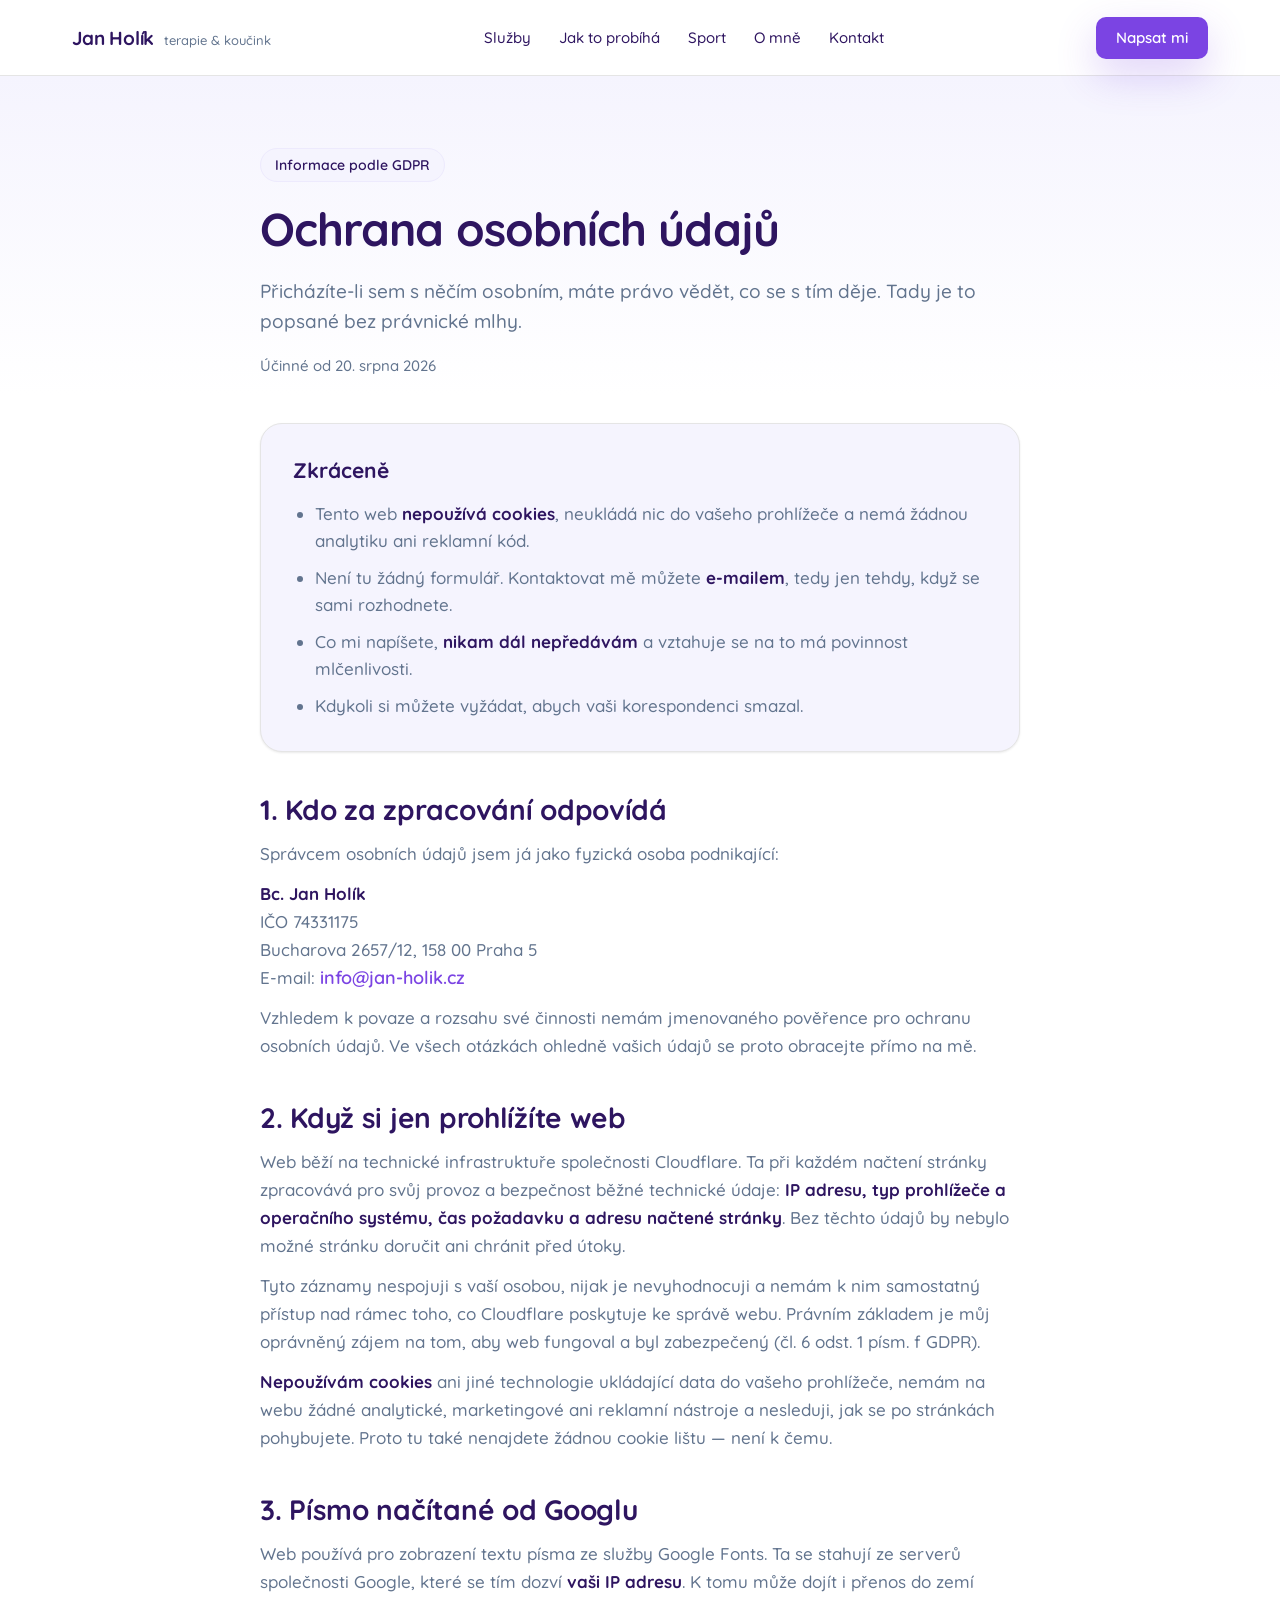
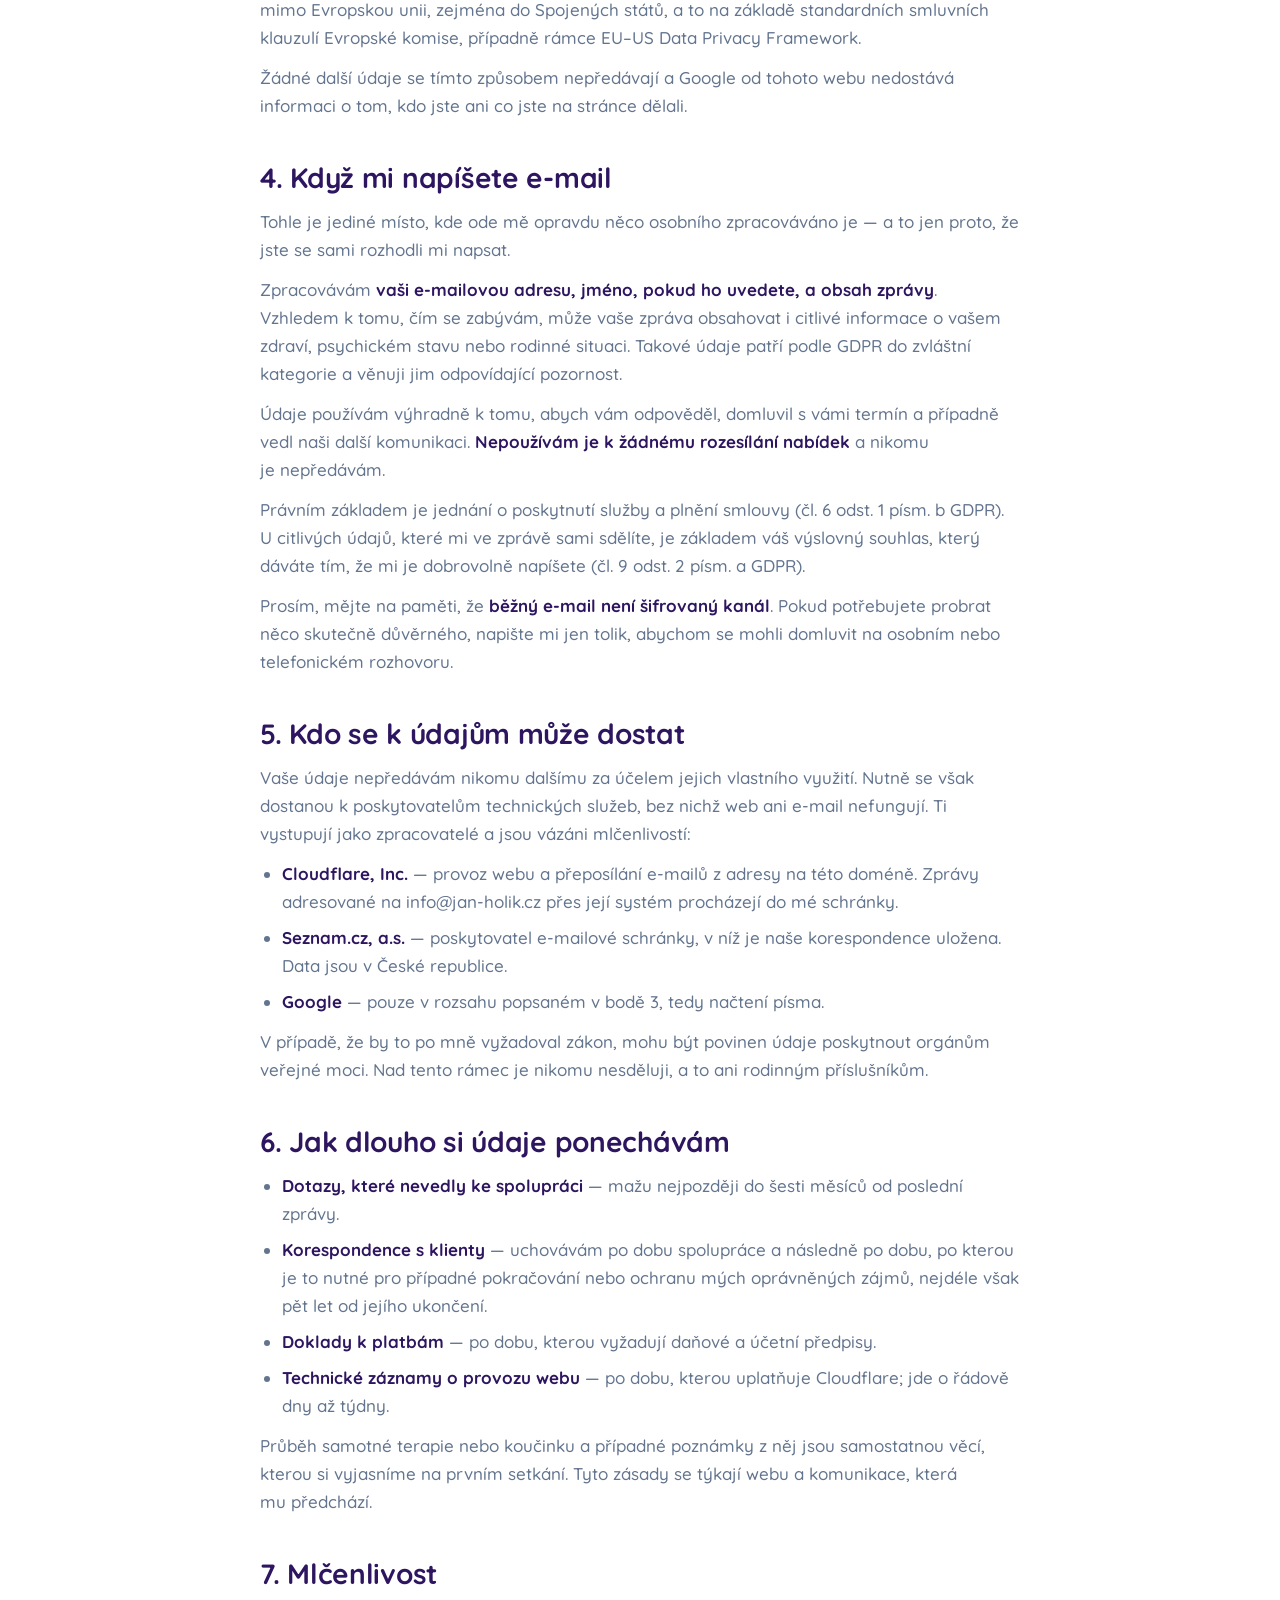
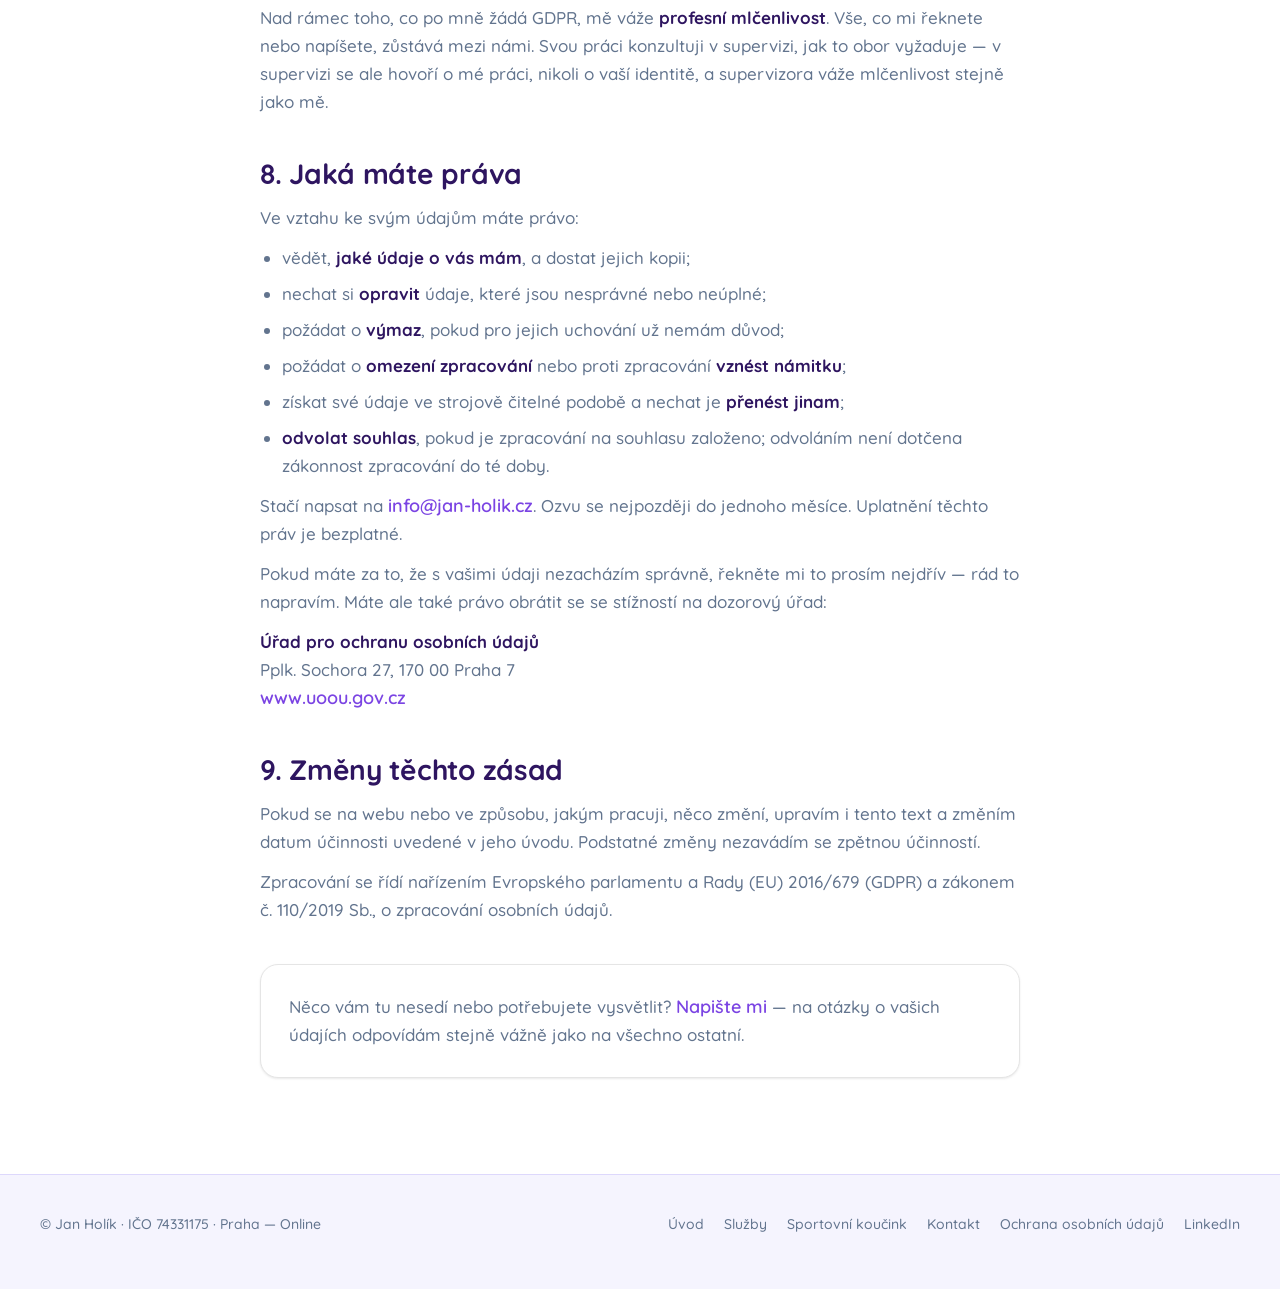
==== ochrana-osobnich-udaju.html @ 19d024cf "Add privacy policy page and link it from footers, sitemap and llms.txt" ====
<!DOCTYPE html>
<html lang="cs">
<head>
<meta charset="utf-8">
<meta name="viewport" content="width=device-width, initial-scale=1">

<title>Ochrana osobních údajů — Bc. Jan Holík, psychoterapie a koučink</title>
<meta name="description" content="Jak nakládám s osobními údaji návštěvníků webu a lidí, kteří mi napíšou. Bez cookies, bez analytiky, bez sledování. Informace podle GDPR.">
<link rel="canonical" href="https://www.jan-holik.cz/ochrana-osobnich-udaju">
<meta name="robots" content="index, follow">
<meta name="author" content="Bc. Jan Holík">
<meta name="theme-color" content="#2E1560">

<!-- Open Graph -->
<meta property="og:type" content="website">
<meta property="og:locale" content="cs_CZ">
<meta property="og:site_name" content="Bc. Jan Holík — psychoterapie a koučink">
<meta property="og:url" content="https://www.jan-holik.cz/ochrana-osobnich-udaju">
<meta property="og:title" content="Ochrana osobních údajů — Bc. Jan Holík">
<meta property="og:description" content="Jak nakládám s osobními údaji návštěvníků webu a lidí, kteří mi napíšou. Bez cookies, bez analytiky, bez sledování.">
<meta property="og:image" content="https://www.jan-holik.cz/assets/og-image.jpg">
<meta property="og:image:type" content="image/jpeg">
<meta property="og:image:width" content="1200">
<meta property="og:image:height" content="630">
<meta property="og:image:alt" content="Bc. Jan Holík — psychoterapeut a kouč ICF, Praha">

<!-- Ikony -->
<link rel="icon" href="/favicon.svg" type="image/svg+xml">
<link rel="apple-touch-icon" href="/apple-touch-icon.png">

<!-- Fonty -->
<link rel="preconnect" href="https://fonts.googleapis.com">
<link rel="preconnect" href="https://fonts.gstatic.com" crossorigin>
<link rel="stylesheet" href="https://fonts.googleapis.com/css2?family=Quicksand:wght@500;600;700&family=Geist:wght@500;600&display=swap">

<link rel="stylesheet" href="/css/styles.css">

<script type="application/ld+json">
{
  "@context": "https://schema.org",
  "@graph": [
    {
      "@type": "WebPage",
      "@id": "https://www.jan-holik.cz/ochrana-osobnich-udaju#webpage",
      "url": "https://www.jan-holik.cz/ochrana-osobnich-udaju",
      "name": "Ochrana osobních údajů — Bc. Jan Holík",
      "description": "Jak nakládám s osobními údaji návštěvníků webu a lidí, kteří mi napíšou. Informace podle GDPR.",
      "inLanguage": "cs-CZ",
      "isPartOf": { "@id": "https://www.jan-holik.cz/#website" },
      "about": { "@id": "https://www.jan-holik.cz/#person" },
      "datePublished": "2026-08-20",
      "dateModified": "2026-08-20"
    },
    {
      "@type": "BreadcrumbList",
      "@id": "https://www.jan-holik.cz/ochrana-osobnich-udaju#breadcrumb",
      "itemListElement": [
        { "@type": "ListItem", "position": 1, "name": "Úvod", "item": "https://www.jan-holik.cz/" },
        { "@type": "ListItem", "position": 2, "name": "Ochrana osobních údajů" }
      ]
    }
  ]
}
</script>
</head>
<body>

<a href="#obsah" class="skip-link">Přeskočit na obsah</a>

<header class="site-header">
  <div class="wrap">
    <a href="/" class="brand">
      <strong>Jan Holík</strong>
      <span>terapie &amp; koučink</span>
    </a>
    <nav class="main-nav" aria-label="Hlavní navigace">
      <a href="/#sluzby">Služby</a>
      <a href="/#jak">Jak to probíhá</a>
      <a href="/sportovni-koucink">Sport</a>
      <a href="/#o-mne">O mně</a>
      <a href="/#kontakt">Kontakt</a>
    </nav>
    <a href="/#kontakt" class="btn btn--primary btn--sm">Napsat mi</a>
  </div>
</header>

<main id="obsah">

<section style="padding: 72px 32px 48px; background: linear-gradient(180deg, var(--purple-50) 0%, #fff 92%)">
  <div class="wrap" style="max-width: 760px; display: flex; flex-direction: column; align-items: flex-start; gap: 20px">
    <span class="eyebrow">Informace podle GDPR</span>
    <h1 class="r-h1" style="margin: 0; font-size: 46px; line-height: 54px; font-weight: 700; letter-spacing: -0.02em; text-wrap: balance">Ochrana osobních údajů</h1>
    <p style="margin: 0; font-size: 19px; line-height: 30px; font-weight: 500; color: var(--slate-500); text-wrap: pretty">Přicházíte-li sem s něčím osobním, máte právo vědět, co se s tím děje. Tady je to popsané bez právnické mlhy.</p>
    <p style="margin: 0; font-size: 15px; font-weight: 500; color: var(--slate-500)">Účinné od 20. srpna 2026</p>
  </div>
</section>

<section style="padding: 0 32px 40px">
  <div class="wrap" style="max-width: 760px">
    <div class="card" style="padding: 32px; background: var(--purple-50); border-radius: 22px">
      <h2 style="margin: 0 0 16px; font-size: 21px; line-height: 28px; font-weight: 700">Zkráceně</h2>
      <ul style="margin: 0; padding-left: 22px; display: flex; flex-direction: column; gap: 10px; font-size: 17px; line-height: 27px; font-weight: 500; color: var(--slate-500)">
        <li>Tento web <strong style="color: var(--purple-950)">nepoužívá cookies</strong>, neukládá nic do vašeho prohlížeče a nemá žádnou analytiku ani reklamní kód.</li>
        <li>Není tu žádný formulář. Kontaktovat mě můžete <strong style="color: var(--purple-950)">e-mailem</strong>, tedy jen tehdy, když se sami rozhodnete.</li>
        <li>Co mi napíšete, <strong style="color: var(--purple-950)">nikam dál nepředávám</strong> a vztahuje se na to má povinnost mlčenlivosti.</li>
        <li>Kdykoli si můžete vyžádat, abych vaši korespondenci smazal.</li>
      </ul>
    </div>
  </div>
</section>

<section style="padding: 0 32px 96px">
  <div class="wrap" style="max-width: 760px; display: flex; flex-direction: column; gap: 40px; font-size: 17px; line-height: 28px; font-weight: 500; color: var(--slate-500)">

    <div style="display: flex; flex-direction: column; gap: 12px">
      <h2 class="r-h2" style="margin: 0; font-size: 28px; line-height: 36px; font-weight: 700; letter-spacing: -0.01em; color: var(--purple-950)">1. Kdo za zpracování odpovídá</h2>
      <p style="margin: 0; text-wrap: pretty">Správcem osobních údajů jsem já jako fyzická osoba podnikající:</p>
      <p style="margin: 0; text-wrap: pretty"><strong style="color: var(--purple-950)">Bc. Jan Holík</strong><br>
      IČO 74331175<br>
      Bucharova 2657/12, 158 00 Praha 5<br>
      E-mail: <a href="mailto:info@jan-holik.cz" class="email-link">info@jan-holik.cz</a></p>
      <p style="margin: 0; text-wrap: pretty">Vzhledem k povaze a rozsahu své činnosti nemám jmenovaného pověřence pro ochranu osobních údajů. Ve všech otázkách ohledně vašich údajů se proto obracejte přímo na mě.</p>
    </div>

    <div style="display: flex; flex-direction: column; gap: 12px">
      <h2 class="r-h2" style="margin: 0; font-size: 28px; line-height: 36px; font-weight: 700; letter-spacing: -0.01em; color: var(--purple-950)">2. Když si jen prohlížíte web</h2>
      <p style="margin: 0; text-wrap: pretty">Web běží na technické infrastruktuře společnosti Cloudflare. Ta při každém načtení stránky zpracovává pro svůj provoz a bezpečnost běžné technické údaje: <strong style="color: var(--purple-950)">IP adresu, typ prohlížeče a operačního systému, čas požadavku a adresu načtené stránky</strong>. Bez těchto údajů by nebylo možné stránku doručit ani chránit před útoky.</p>
      <p style="margin: 0; text-wrap: pretty">Tyto záznamy nespojuji s vaší osobou, nijak je nevyhodnocuji a nemám k nim samostatný přístup nad rámec toho, co Cloudflare poskytuje ke správě webu. Právním základem je můj oprávněný zájem na tom, aby web fungoval a byl zabezpečený (čl. 6 odst. 1 písm. f GDPR).</p>
      <p style="margin: 0; text-wrap: pretty"><strong style="color: var(--purple-950)">Nepoužívám cookies</strong> ani jiné technologie ukládající data do vašeho prohlížeče, nemám na webu žádné analytické, marketingové ani reklamní nástroje a nesleduji, jak se po stránkách pohybujete. Proto tu také nenajdete žádnou cookie lištu — není k čemu.</p>
    </div>

    <div style="display: flex; flex-direction: column; gap: 12px">
      <h2 class="r-h2" style="margin: 0; font-size: 28px; line-height: 36px; font-weight: 700; letter-spacing: -0.01em; color: var(--purple-950)">3. Písmo načítané od Googlu</h2>
      <p style="margin: 0; text-wrap: pretty">Web používá pro zobrazení textu písma ze služby Google Fonts. Ta se stahují ze serverů společnosti Google, které se tím dozví <strong style="color: var(--purple-950)">vaši IP adresu</strong>. K tomu může dojít i přenos do zemí mimo Evropskou unii, zejména do Spojených států, a to na základě standardních smluvních klauzulí Evropské komise, případně rámce EU–US Data Privacy Framework.</p>
      <p style="margin: 0; text-wrap: pretty">Žádné další údaje se tímto způsobem nepředávají a Google od tohoto webu nedostává informaci o tom, kdo jste ani co jste na stránce dělali.</p>
    </div>

    <div style="display: flex; flex-direction: column; gap: 12px">
      <h2 class="r-h2" style="margin: 0; font-size: 28px; line-height: 36px; font-weight: 700; letter-spacing: -0.01em; color: var(--purple-950)">4. Když mi napíšete e-mail</h2>
      <p style="margin: 0; text-wrap: pretty">Tohle je jediné místo, kde ode mě opravdu něco osobního zpracováváno je — a to jen proto, že jste se sami rozhodli mi napsat.</p>
      <p style="margin: 0; text-wrap: pretty">Zpracovávám <strong style="color: var(--purple-950)">vaši e-mailovou adresu, jméno, pokud ho uvedete, a obsah zprávy</strong>. Vzhledem k tomu, čím se zabývám, může vaše zpráva obsahovat i citlivé informace o vašem zdraví, psychickém stavu nebo rodinné situaci. Takové údaje patří podle GDPR do zvláštní kategorie a věnuji jim odpovídající pozornost.</p>
      <p style="margin: 0; text-wrap: pretty">Údaje používám výhradně k tomu, abych vám odpověděl, domluvil s vámi termín a případně vedl naši další komunikaci. <strong style="color: var(--purple-950)">Nepoužívám je k žádnému rozesílání nabídek</strong> a nikomu je nepředávám.</p>
      <p style="margin: 0; text-wrap: pretty">Právním základem je jednání o poskytnutí služby a plnění smlouvy (čl. 6 odst. 1 písm. b GDPR). U citlivých údajů, které mi ve zprávě sami sdělíte, je základem váš výslovný souhlas, který dáváte tím, že mi je dobrovolně napíšete (čl. 9 odst. 2 písm. a GDPR).</p>
      <p style="margin: 0; text-wrap: pretty">Prosím, mějte na paměti, že <strong style="color: var(--purple-950)">běžný e-mail není šifrovaný kanál</strong>. Pokud potřebujete probrat něco skutečně důvěrného, napište mi jen tolik, abychom se mohli domluvit na osobním nebo telefonickém rozhovoru.</p>
    </div>

    <div style="display: flex; flex-direction: column; gap: 12px">
      <h2 class="r-h2" style="margin: 0; font-size: 28px; line-height: 36px; font-weight: 700; letter-spacing: -0.01em; color: var(--purple-950)">5. Kdo se k údajům může dostat</h2>
      <p style="margin: 0; text-wrap: pretty">Vaše údaje nepředávám nikomu dalšímu za účelem jejich vlastního využití. Nutně se však dostanou k poskytovatelům technických služeb, bez nichž web ani e-mail nefungují. Ti vystupují jako zpracovatelé a jsou vázáni mlčenlivostí:</p>
      <ul style="margin: 0; padding-left: 22px; display: flex; flex-direction: column; gap: 8px">
        <li><strong style="color: var(--purple-950)">Cloudflare, Inc.</strong> — provoz webu a přeposílání e-mailů z adresy na této doméně. Zprávy adresované na <span style="white-space: nowrap">info@jan-holik.cz</span> přes její systém procházejí do mé schránky.</li>
        <li><strong style="color: var(--purple-950)">Seznam.cz, a.s.</strong> — poskytovatel e-mailové schránky, v níž je naše korespondence uložena. Data jsou v České republice.</li>
        <li><strong style="color: var(--purple-950)">Google</strong> — pouze v rozsahu popsaném v bodě 3, tedy načtení písma.</li>
      </ul>
      <p style="margin: 0; text-wrap: pretty">V případě, že by to po mně vyžadoval zákon, mohu být povinen údaje poskytnout orgánům veřejné moci. Nad tento rámec je nikomu nesděluji, a to ani rodinným příslušníkům.</p>
    </div>

    <div style="display: flex; flex-direction: column; gap: 12px">
      <h2 class="r-h2" style="margin: 0; font-size: 28px; line-height: 36px; font-weight: 700; letter-spacing: -0.01em; color: var(--purple-950)">6. Jak dlouho si údaje ponechávám</h2>
      <ul style="margin: 0; padding-left: 22px; display: flex; flex-direction: column; gap: 8px">
        <li><strong style="color: var(--purple-950)">Dotazy, které nevedly ke spolupráci</strong> — mažu nejpozději do šesti měsíců od poslední zprávy.</li>
        <li><strong style="color: var(--purple-950)">Korespondence s klienty</strong> — uchovávám po dobu spolupráce a následně po dobu, po kterou je to nutné pro případné pokračování nebo ochranu mých oprávněných zájmů, nejdéle však pět let od jejího ukončení.</li>
        <li><strong style="color: var(--purple-950)">Doklady k platbám</strong> — po dobu, kterou vyžadují daňové a účetní předpisy.</li>
        <li><strong style="color: var(--purple-950)">Technické záznamy o provozu webu</strong> — po dobu, kterou uplatňuje Cloudflare; jde o řádově dny až týdny.</li>
      </ul>
      <p style="margin: 0; text-wrap: pretty">Průběh samotné terapie nebo koučinku a případné poznámky z něj jsou samostatnou věcí, kterou si vyjasníme na prvním setkání. Tyto zásady se týkají webu a komunikace, která mu předchází.</p>
    </div>

    <div style="display: flex; flex-direction: column; gap: 12px">
      <h2 class="r-h2" style="margin: 0; font-size: 28px; line-height: 36px; font-weight: 700; letter-spacing: -0.01em; color: var(--purple-950)">7. Mlčenlivost</h2>
      <p style="margin: 0; text-wrap: pretty">Nad rámec toho, co po mně žádá GDPR, mě váže <strong style="color: var(--purple-950)">profesní mlčenlivost</strong>. Vše, co mi řeknete nebo napíšete, zůstává mezi námi. Svou práci konzultuji v supervizi, jak to obor vyžaduje — v supervizi se ale hovoří o mé práci, nikoli o vaší identitě, a supervizora váže mlčenlivost stejně jako mě.</p>
    </div>

    <div style="display: flex; flex-direction: column; gap: 12px">
      <h2 class="r-h2" style="margin: 0; font-size: 28px; line-height: 36px; font-weight: 700; letter-spacing: -0.01em; color: var(--purple-950)">8. Jaká máte práva</h2>
      <p style="margin: 0; text-wrap: pretty">Ve vztahu ke svým údajům máte právo:</p>
      <ul style="margin: 0; padding-left: 22px; display: flex; flex-direction: column; gap: 8px">
        <li>vědět, <strong style="color: var(--purple-950)">jaké údaje o vás mám</strong>, a dostat jejich kopii;</li>
        <li>nechat si <strong style="color: var(--purple-950)">opravit</strong> údaje, které jsou nesprávné nebo neúplné;</li>
        <li>požádat o <strong style="color: var(--purple-950)">výmaz</strong>, pokud pro jejich uchování už nemám důvod;</li>
        <li>požádat o <strong style="color: var(--purple-950)">omezení zpracování</strong> nebo proti zpracování <strong style="color: var(--purple-950)">vznést námitku</strong>;</li>
        <li>získat své údaje ve strojově čitelné podobě a nechat je <strong style="color: var(--purple-950)">přenést jinam</strong>;</li>
        <li><strong style="color: var(--purple-950)">odvolat souhlas</strong>, pokud je zpracování na souhlasu založeno; odvoláním není dotčena zákonnost zpracování do té doby.</li>
      </ul>
      <p style="margin: 0; text-wrap: pretty">Stačí napsat na <a href="mailto:info@jan-holik.cz" class="email-link">info@jan-holik.cz</a>. Ozvu se nejpozději do jednoho měsíce. Uplatnění těchto práv je bezplatné.</p>
      <p style="margin: 0; text-wrap: pretty">Pokud máte za to, že s vašimi údaji nezacházím správně, řekněte mi to prosím nejdřív — rád to napravím. Máte ale také právo obrátit se se stížností na dozorový úřad:</p>
      <p style="margin: 0; text-wrap: pretty"><strong style="color: var(--purple-950)">Úřad pro ochranu osobních údajů</strong><br>
      Pplk. Sochora 27, 170 00 Praha 7<br>
      <a href="https://www.uoou.gov.cz" rel="noopener" class="email-link">www.uoou.gov.cz</a></p>
    </div>

    <div style="display: flex; flex-direction: column; gap: 12px">
      <h2 class="r-h2" style="margin: 0; font-size: 28px; line-height: 36px; font-weight: 700; letter-spacing: -0.01em; color: var(--purple-950)">9. Změny těchto zásad</h2>
      <p style="margin: 0; text-wrap: pretty">Pokud se na webu nebo ve způsobu, jakým pracuji, něco změní, upravím i tento text a změním datum účinnosti uvedené v jeho úvodu. Podstatné změny nezavádím se zpětnou účinností.</p>
      <p style="margin: 0; text-wrap: pretty">Zpracování se řídí nařízením Evropského parlamentu a Rady (EU) 2016/679 (GDPR) a zákonem č. 110/2019 Sb., o zpracování osobních údajů.</p>
    </div>

    <div class="card" style="padding: 28px; border-radius: 18px">
      <p style="margin: 0; text-wrap: pretty">Něco vám tu nesedí nebo potřebujete vysvětlit? <a href="mailto:info@jan-holik.cz" class="email-link">Napište mi</a> — na otázky o vašich údajích odpovídám stejně vážně jako na všechno ostatní.</p>
    </div>

  </div>
</section>

</main>

<footer class="site-footer">
  <div class="wrap">
    <span>© Jan Holík · IČO 74331175 · Praha — Online</span>
    <nav aria-label="Odkazy v zápatí">
      <a href="/">Úvod</a>
      <a href="/#sluzby">Služby</a>
      <a href="/sportovni-koucink">Sportovní koučink</a>
      <a href="/#kontakt">Kontakt</a>
      <a href="/ochrana-osobnich-udaju">Ochrana osobních údajů</a>
      <a href="https://www.linkedin.com/in/jan-holik-81205424" rel="me noopener">LinkedIn</a>
    </nav>
  </div>
</footer>

</body>
</html>
---- css/styles.css ----
/* ============================================================
   www.jan-holik.cz — stylesheet
   Implements the "Jan Holík - web" / "Jan Holík - sport" designs
   from the Claude Design handoff (Testuvion design-system tokens,
   reproduced here as a small, dependency-free token set).
   ============================================================ */

/* Fonty se načítají přes <link rel="preconnect"> + <link rel="stylesheet">
   v <head> obou stránek — @import zde by řetězil requesty a zdržoval
   první vykreslení (LCP). */

:root {
  /* brand purple */
  --purple-50:  #F5F4FE;
  --purple-100: #EDEAFD;
  --purple-200: #DDD8FC;
  --purple-600: #7B44E3;
  --purple-900: #4B248E;
  --purple-950: #2E1560;

  /* secondary cyan */
  --cyan-50:  #EEFDFD;
  --cyan-100: #D3FAFA;
  --cyan-200: #ACF3F5;
  --cyan-600: #1693A4;

  /* gradient partner */
  --blue-600: #1073B9;

  /* neutrals */
  --neutral-200: #E5E5E5;
  --slate-50:  #F8FAFC;
  --slate-500: #62748E;
  --white: #FFFFFF;

  /* radius */
  --radius-md:   8px;
  --radius-lg:  10px;
  --radius-xl:  14px;
  --radius-full: 9999px;

  /* shadows */
  --shadow-sm: 0 1px 3px rgba(0, 0, 0, 0.05), 0 1px 2px rgba(0, 0, 0, 0.04);
  --shadow-lg: 0 12px 32px rgba(0, 0, 0, 0.08), 0 4px 8px rgba(0, 0, 0, 0.04);
  --shadow-xl: 0 24px 64px rgba(46, 21, 96, 0.12), 0 8px 16px rgba(46, 21, 96, 0.06);
  --shadow-primary: 0 16px 40px rgba(123, 68, 227, 0.24);

  /* type */
  --font-display: 'Quicksand', ui-rounded, 'Segoe UI', system-ui, sans-serif;
  --font-sans: 'Geist', -apple-system, BlinkMacSystemFont, 'Segoe UI', Roboto, sans-serif;
}

*, *::before, *::after { box-sizing: border-box; }

html { scroll-behavior: smooth; }

/* Sticky header je 76 px vysoký — bez odsazení by odkazované sekce
   začínaly schované pod ním. */
[id] { scroll-margin-top: 92px; }

@media (prefers-reduced-motion: reduce) {
  html { scroll-behavior: auto; }
  * { animation-duration: 0.01ms !important; transition-duration: 0.01ms !important; }
}

body {
  margin: 0;
  background: var(--white);
  font-family: var(--font-display);
  color: var(--purple-950);
  overflow-x: hidden;
  -webkit-font-smoothing: antialiased;
  text-rendering: optimizeLegibility;
}

a { color: var(--purple-600); text-decoration: none; }
a:hover { color: var(--purple-950); }

:focus-visible {
  outline: 3px solid var(--purple-600);
  outline-offset: 3px;
  border-radius: 4px;
}

img { max-width: 100%; display: block; }

/* Přeskočit na obsah — viditelné jen při ovládání klávesnicí. */
.skip-link {
  position: absolute;
  left: 16px;
  top: -100px;
  z-index: 100;
  padding: 12px 20px;
  border-radius: var(--radius-lg);
  background: var(--purple-950);
  color: #fff;
  font-size: 15px;
  font-weight: 600;
  transition: top 120ms ease-out;
}
.skip-link:focus { top: 16px; color: #fff; }

/* ---- Layout helpers -------------------------------------- */
.wrap { width: 100%; max-width: 1200px; margin: 0 auto; }

/* ---- Header ------------------------------------------------ */
.site-header {
  position: sticky;
  top: 0;
  z-index: 50;
  height: 76px;
  display: flex;
  align-items: center;
  background: rgba(255, 255, 255, 0.82);
  backdrop-filter: blur(12px);
  -webkit-backdrop-filter: blur(12px);
  border-bottom: 1px solid var(--neutral-200);
}
.site-header .wrap {
  padding: 0 32px;
  display: flex;
  align-items: center;
  justify-content: space-between;
  gap: 24px;
}
.brand {
  display: flex;
  align-items: baseline;
  gap: 10px;
  color: var(--purple-950);
}
.brand strong {
  font-size: 19px;
  font-weight: 700;
  letter-spacing: -0.01em;
  white-space: nowrap;
}
.brand span {
  font-size: 13px;
  color: var(--slate-500);
  font-weight: 500;
}
.main-nav {
  display: flex;
  align-items: center;
  gap: 28px;
  font-size: 15px;
  font-weight: 500;
}
.main-nav a { color: var(--purple-950); }
.main-nav a:hover { color: var(--purple-600); }
.main-nav a.is-active { color: var(--purple-600); font-weight: 600; }

/* ---- Buttons ------------------------------------------------ */
.btn {
  display: inline-flex;
  align-items: center;
  height: 48px;
  padding: 0 24px;
  border-radius: var(--radius-lg);
  font-size: 16px;
  font-weight: 600;
  font-family: var(--font-display);
  white-space: nowrap;
  transition: background 120ms ease-out, color 120ms ease-out;
}
.btn--sm { height: 42px; padding: 0 20px; font-size: 15px; }
.btn--primary {
  background: var(--purple-600);
  color: #fff;
  box-shadow: var(--shadow-primary);
}
.btn--primary:hover { background: var(--purple-950); color: #fff; }
.btn--secondary {
  background: #fff;
  border: 1px solid var(--neutral-200);
  color: var(--purple-950);
}
.btn--secondary:hover { background: var(--purple-50); color: var(--purple-950); }

.link-more {
  font-size: 15px;
  font-weight: 600;
  color: var(--purple-600);
}
.link-more:hover { color: var(--purple-950); }

.phone-link {
  font-size: 24px;
  font-weight: 700;
  color: var(--purple-950);
}
.phone-link:hover { color: var(--purple-600); }
.email-link { font-size: 18px; font-weight: 600; }

/* ---- Eyebrow / Tag / Card (recreated from the design system) */
.eyebrow {
  display: inline-flex;
  align-items: center;
  gap: 8px;
  padding: 6px 14px;
  border-radius: var(--radius-full);
  font-family: var(--font-display);
  font-weight: 600;
  font-size: 14px;
  line-height: 20px;
  color: var(--purple-950);
  background: var(--purple-50);
  border: 1px solid var(--purple-100);
}

.tag {
  display: inline-flex;
  align-items: center;
  gap: 6px;
  height: 26px;
  padding: 0 10px;
  border-radius: var(--radius-md);
  font-family: var(--font-sans);
  font-weight: 500;
  font-size: 12px;
  white-space: nowrap;
  border: 1px solid var(--neutral-200);
}
.tag--neutral { color: #0f172a; background: var(--slate-50); border-color: var(--neutral-200); }
.tag--purple  { color: var(--purple-600); background: var(--purple-50); border-color: var(--purple-100); }
.tag--cyan    { color: var(--cyan-600); background: var(--cyan-50); border-color: var(--cyan-100); }

.card {
  background: #fff;
  border: 1px solid var(--neutral-200);
  border-radius: var(--radius-xl);
  box-shadow: var(--shadow-sm);
}

/* ---- Sections ------------------------------------------------ */
.section { padding: 96px 32px; }

.eyebrow-label {
  font-size: 12px;
  font-weight: 700;
  letter-spacing: 0.08em;
  text-transform: uppercase;
}

.step {
  display: flex;
  flex-direction: column;
  gap: 12px;
  padding-top: 24px;
  border-top: 2px solid var(--purple-200);
}
.step-label {
  font-size: 14px;
  font-weight: 700;
  color: var(--purple-600);
  letter-spacing: 0.04em;
  text-transform: uppercase;
}
.step--cyan { border-top-color: var(--cyan-200); }
.step--cyan .step-label { color: var(--cyan-600); font-size: 12px; letter-spacing: 0.08em; }

.quote-band {
  position: relative;
  border-radius: 26px;
  overflow: hidden;
  background: linear-gradient(120deg, var(--purple-950) 0%, var(--purple-900) 42%, var(--blue-600) 100%);
  padding: 72px 64px;
}
.quote-band__texture {
  position: absolute;
  inset: 0;
  background-image: url(../assets/texture-noise.png);
  opacity: 0.25;
  mix-blend-mode: overlay;
  pointer-events: none;
}

/* ---- Footer ------------------------------------------------ */
.site-footer {
  padding: 40px 32px 56px;
  background: var(--purple-50);
  border-top: 1px solid var(--purple-200);
}
.site-footer .wrap {
  display: flex;
  flex-wrap: wrap;
  gap: 24px;
  align-items: center;
  justify-content: space-between;
  font-size: 14px;
  font-weight: 500;
  color: var(--slate-500);
}
.site-footer .wrap > nav { display: flex; flex-wrap: wrap; gap: 20px; }
.site-footer .wrap > nav a { color: var(--slate-500); }
.site-footer .wrap > nav a:hover { color: var(--purple-600); }

/* ---- Responsive (mirrors the approved mobile pass) --------- */
@media (max-width: 900px) {
  .grid-2, .grid-3, .split { grid-template-columns: 1fr !important; gap: 32px !important; }
  .frame { height: 380px !important; }
  .r-h1 { font-size: 38px !important; line-height: 44px !important; }
  .r-h2 { font-size: 30px !important; line-height: 38px !important; }
  .r-quote { font-size: 24px !important; line-height: 34px !important; }
  .section, .site-header .wrap, .site-footer .wrap { padding-left: 20px !important; padding-right: 20px !important; }
  .quote-band { padding: 40px 28px !important; }
  .main-nav { display: none !important; }
}

/* Below ~520px the brand tagline + CTA no longer fit next to the logo
   on one line (only the nav-hiding breakpoint above is from the
   approved design) — drop the tagline so the header never wraps. */
@media (max-width: 520px) {
  .brand span { display: none; }
  .site-header .wrap { gap: 12px; }
}
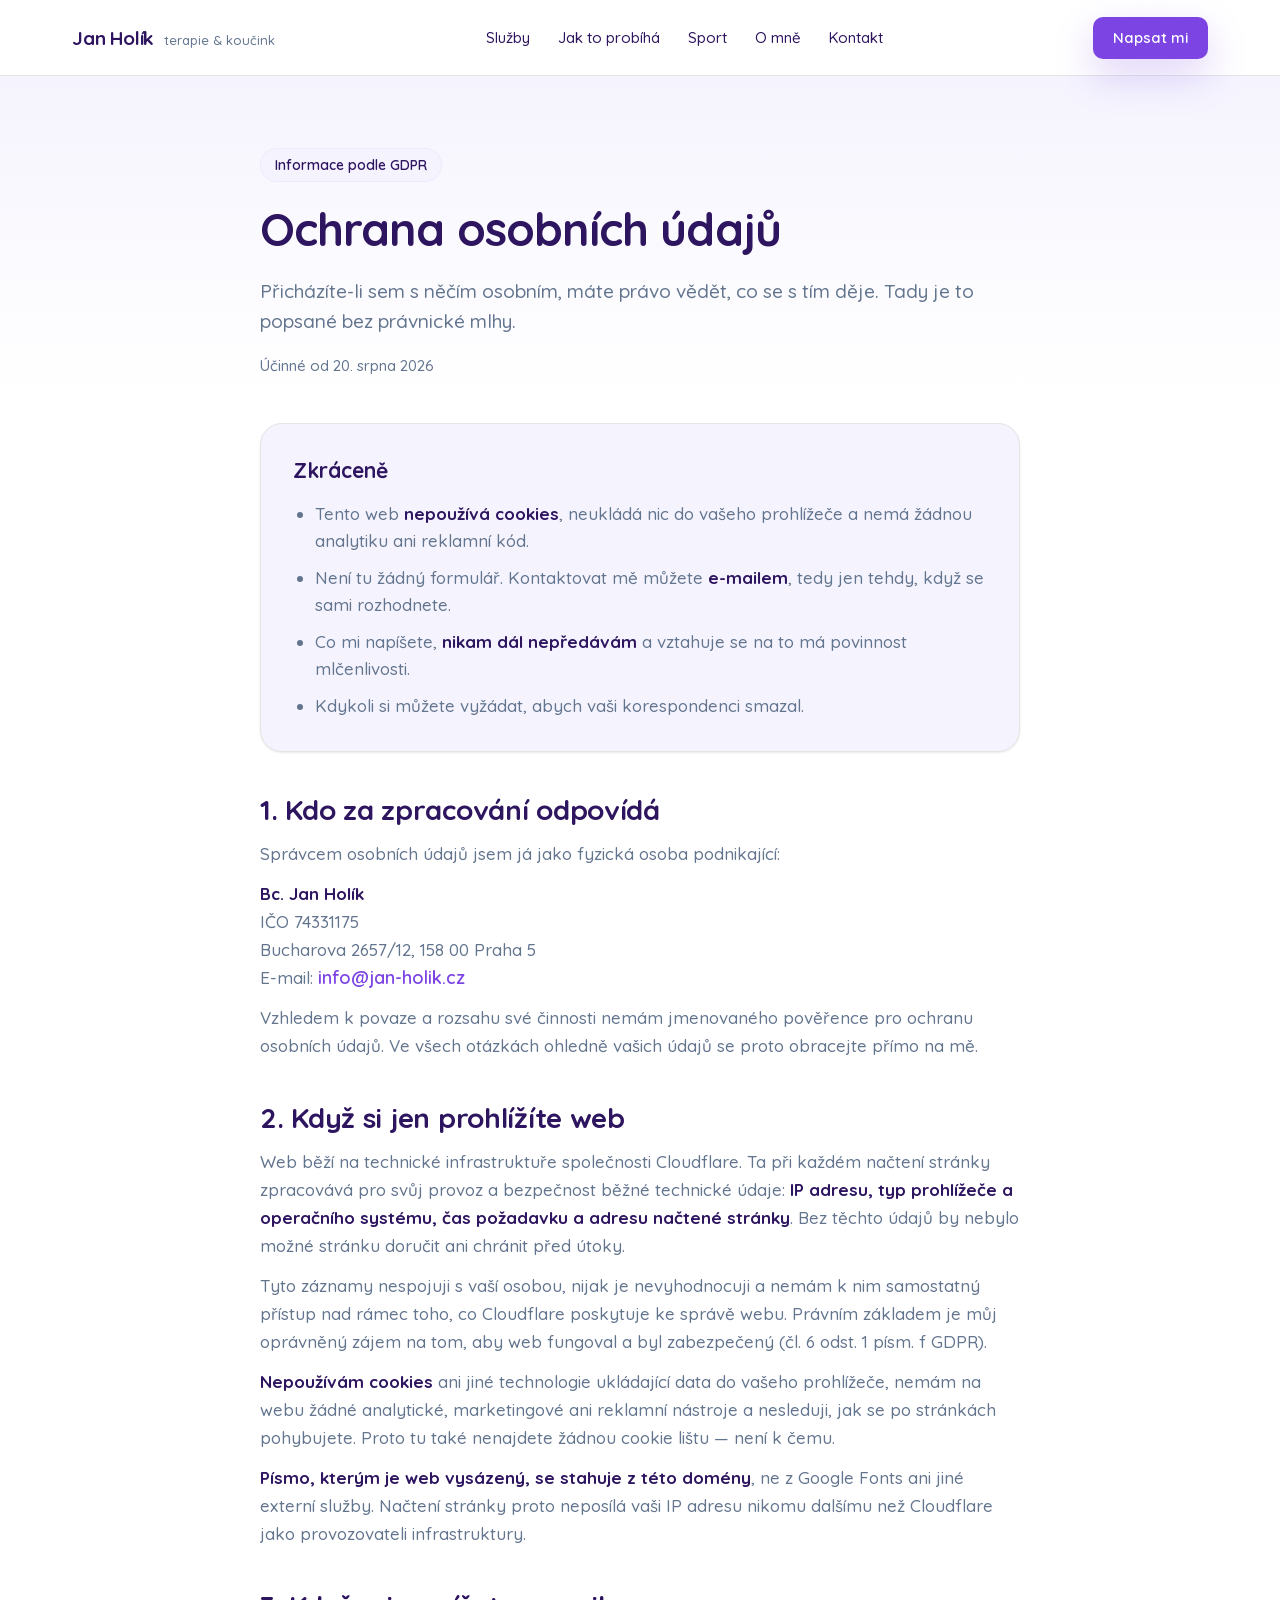
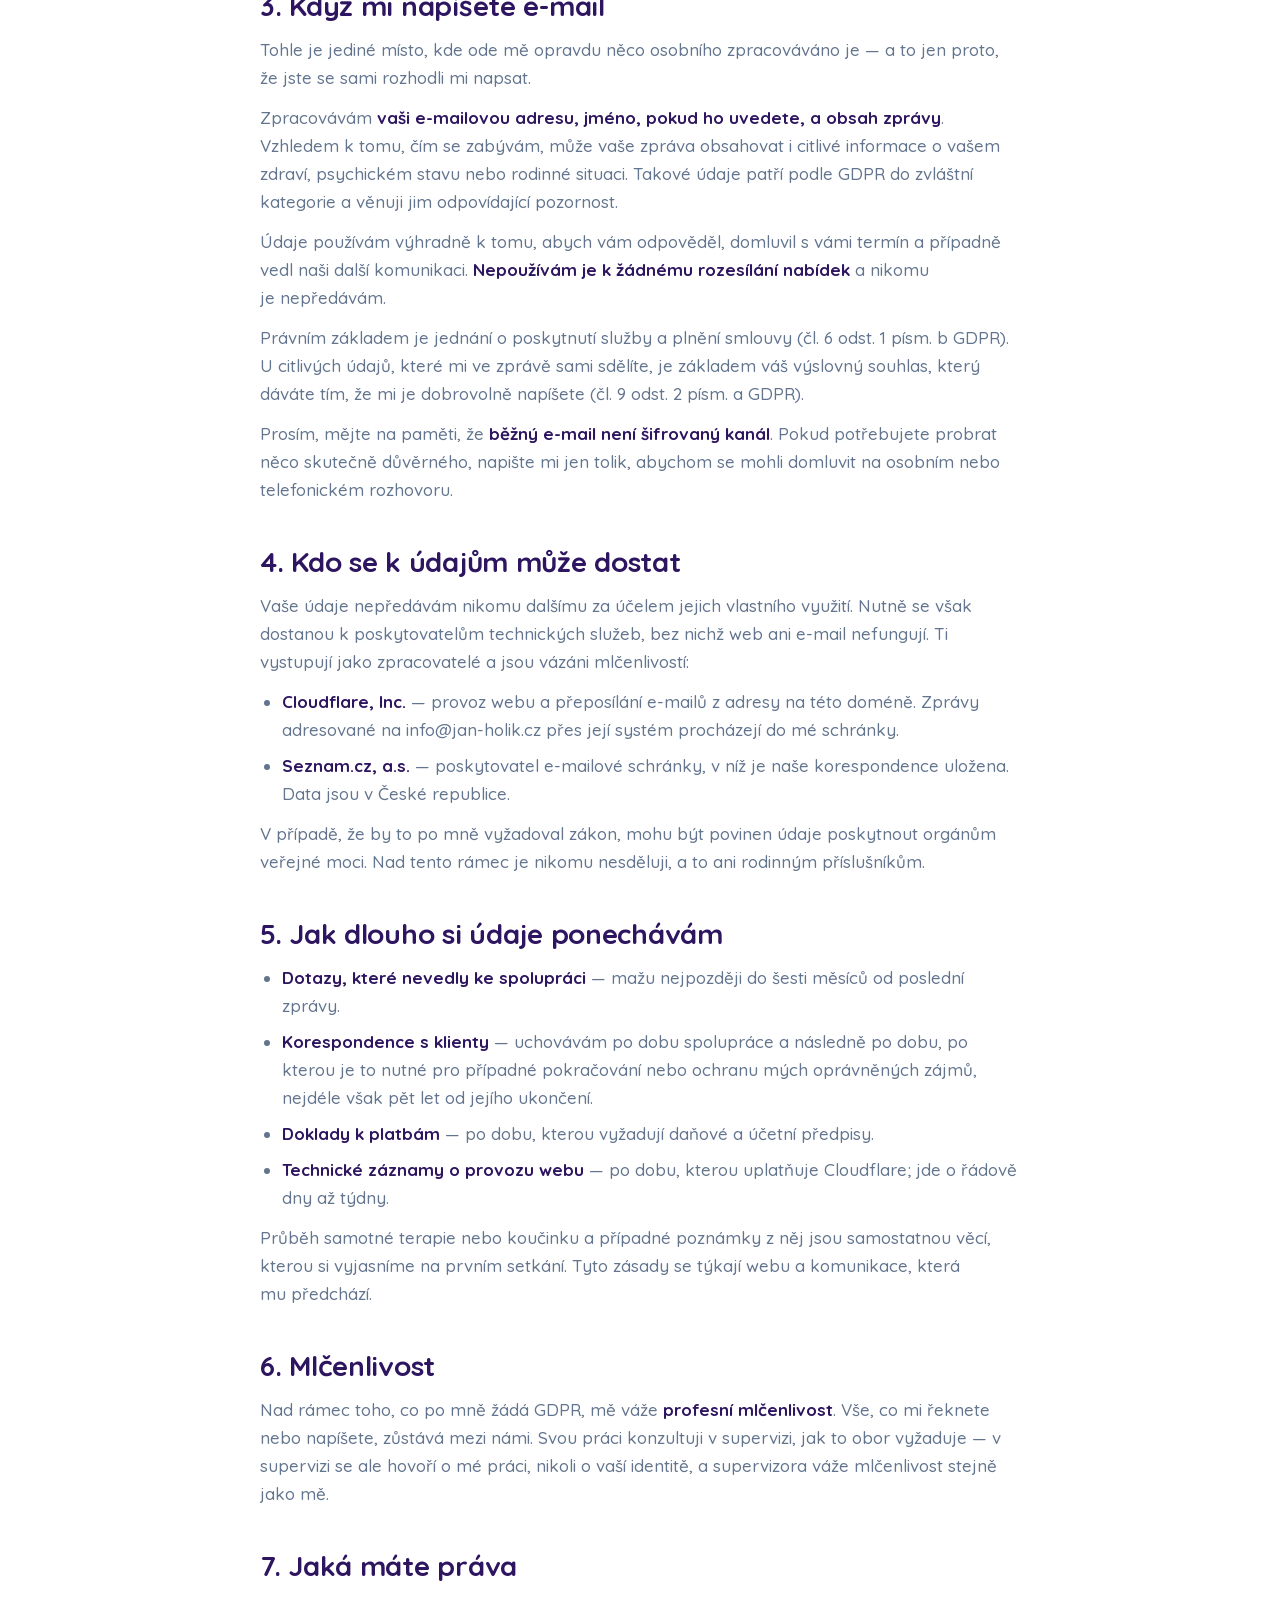
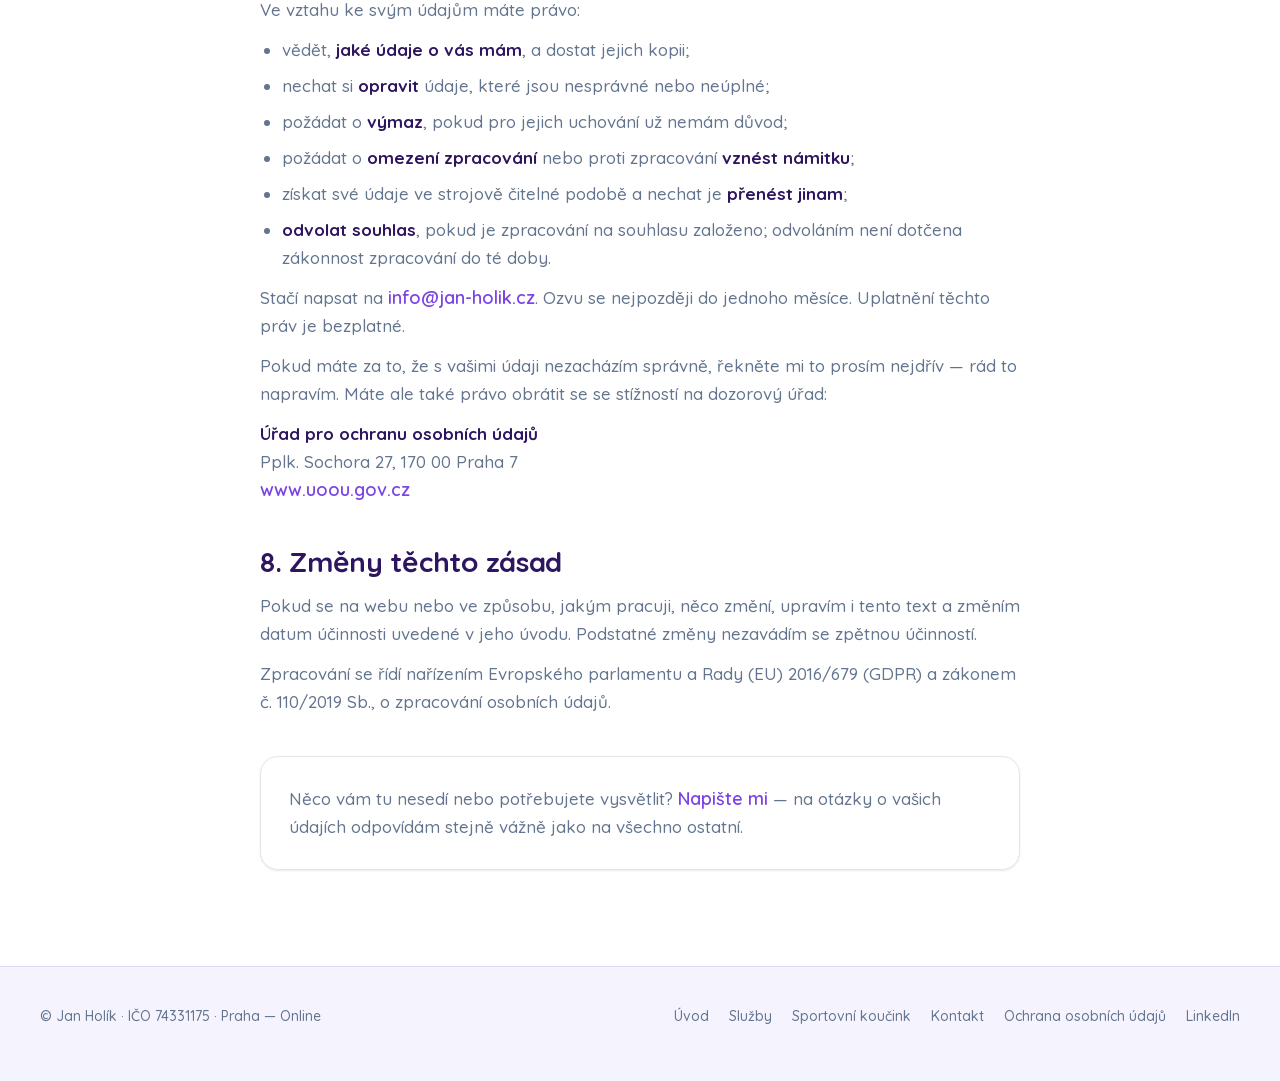
==== commit 6851925a: "Self-host Quicksand and Geist, drop Google Fonts from site and privacy policy Fonts now ship as byte" ====
--- a/ochrana-osobnich-udaju.html
+++ b/ochrana-osobnich-udaju.html
@@ -28,10 +28,11 @@
 <link rel="icon" href="/favicon.svg" type="image/svg+xml">
 <link rel="apple-touch-icon" href="/apple-touch-icon.png">
 
-<!-- Fonty -->
-<link rel="preconnect" href="https://fonts.googleapis.com">
-<link rel="preconnect" href="https://fonts.gstatic.com" crossorigin>
-<link rel="stylesheet" href="https://fonts.googleapis.com/css2?family=Quicksand:wght@500;600;700&family=Geist:wght@500;600&display=swap">
+<!-- Fonty se hostují na této doméně (viz @font-face v styles.css), takže
+     načtení stránky neposílá žádný požadavek na Google ani jinou třetí stranu.
+     Quicksand je hlavní písmo, proto se přednačítá; latin-ext nese českou diakritiku. -->
+<link rel="preload" href="/fonts/quicksand-latin.woff2" as="font" type="font/woff2" crossorigin>
+<link rel="preload" href="/fonts/quicksand-latin-ext.woff2" as="font" type="font/woff2" crossorigin>
 
 <link rel="stylesheet" href="/css/styles.css">
 
@@ -127,16 +128,12 @@
       <p style="margin: 0; text-wrap: pretty">Web běží na technické infrastruktuře společnosti Cloudflare. Ta při každém načtení stránky zpracovává pro svůj provoz a bezpečnost běžné technické údaje: <strong style="color: var(--purple-950)">IP adresu, typ prohlížeče a operačního systému, čas požadavku a adresu načtené stránky</strong>. Bez těchto údajů by nebylo možné stránku doručit ani chránit před útoky.</p>
       <p style="margin: 0; text-wrap: pretty">Tyto záznamy nespojuji s vaší osobou, nijak je nevyhodnocuji a nemám k nim samostatný přístup nad rámec toho, co Cloudflare poskytuje ke správě webu. Právním základem je můj oprávněný zájem na tom, aby web fungoval a byl zabezpečený (čl. 6 odst. 1 písm. f GDPR).</p>
       <p style="margin: 0; text-wrap: pretty"><strong style="color: var(--purple-950)">Nepoužívám cookies</strong> ani jiné technologie ukládající data do vašeho prohlížeče, nemám na webu žádné analytické, marketingové ani reklamní nástroje a nesleduji, jak se po stránkách pohybujete. Proto tu také nenajdete žádnou cookie lištu — není k čemu.</p>
-    </div>
-
-    <div style="display: flex; flex-direction: column; gap: 12px">
-      <h2 class="r-h2" style="margin: 0; font-size: 28px; line-height: 36px; font-weight: 700; letter-spacing: -0.01em; color: var(--purple-950)">3. Písmo načítané od Googlu</h2>
-      <p style="margin: 0; text-wrap: pretty">Web používá pro zobrazení textu písma ze služby Google Fonts. Ta se stahují ze serverů společnosti Google, které se tím dozví <strong style="color: var(--purple-950)">vaši IP adresu</strong>. K tomu může dojít i přenos do zemí mimo Evropskou unii, zejména do Spojených států, a to na základě standardních smluvních klauzulí Evropské komise, případně rámce EU–US Data Privacy Framework.</p>
-      <p style="margin: 0; text-wrap: pretty">Žádné další údaje se tímto způsobem nepředávají a Google od tohoto webu nedostává informaci o tom, kdo jste ani co jste na stránce dělali.</p>
-    </div>
-
-    <div style="display: flex; flex-direction: column; gap: 12px">
-      <h2 class="r-h2" style="margin: 0; font-size: 28px; line-height: 36px; font-weight: 700; letter-spacing: -0.01em; color: var(--purple-950)">4. Když mi napíšete e-mail</h2>
+      <p style="margin: 0; text-wrap: pretty"><strong style="color: var(--purple-950)">Písmo, kterým je web vysázený, se stahuje z této domény</strong>, ne z Google Fonts ani jiné externí služby. Načtení stránky proto neposílá vaši IP adresu nikomu dalšímu než Cloudflare jako provozovateli infrastruktury.</p>
+    </div>
+
+
+    <div style="display: flex; flex-direction: column; gap: 12px">
+      <h2 class="r-h2" style="margin: 0; font-size: 28px; line-height: 36px; font-weight: 700; letter-spacing: -0.01em; color: var(--purple-950)">3. Když mi napíšete e-mail</h2>
       <p style="margin: 0; text-wrap: pretty">Tohle je jediné místo, kde ode mě opravdu něco osobního zpracováváno je — a to jen proto, že jste se sami rozhodli mi napsat.</p>
       <p style="margin: 0; text-wrap: pretty">Zpracovávám <strong style="color: var(--purple-950)">vaši e-mailovou adresu, jméno, pokud ho uvedete, a obsah zprávy</strong>. Vzhledem k tomu, čím se zabývám, může vaše zpráva obsahovat i citlivé informace o vašem zdraví, psychickém stavu nebo rodinné situaci. Takové údaje patří podle GDPR do zvláštní kategorie a věnuji jim odpovídající pozornost.</p>
       <p style="margin: 0; text-wrap: pretty">Údaje používám výhradně k tomu, abych vám odpověděl, domluvil s vámi termín a případně vedl naši další komunikaci. <strong style="color: var(--purple-950)">Nepoužívám je k žádnému rozesílání nabídek</strong> a nikomu je nepředávám.</p>
@@ -145,18 +142,17 @@
     </div>
 
     <div style="display: flex; flex-direction: column; gap: 12px">
-      <h2 class="r-h2" style="margin: 0; font-size: 28px; line-height: 36px; font-weight: 700; letter-spacing: -0.01em; color: var(--purple-950)">5. Kdo se k údajům může dostat</h2>
+      <h2 class="r-h2" style="margin: 0; font-size: 28px; line-height: 36px; font-weight: 700; letter-spacing: -0.01em; color: var(--purple-950)">4. Kdo se k údajům může dostat</h2>
       <p style="margin: 0; text-wrap: pretty">Vaše údaje nepředávám nikomu dalšímu za účelem jejich vlastního využití. Nutně se však dostanou k poskytovatelům technických služeb, bez nichž web ani e-mail nefungují. Ti vystupují jako zpracovatelé a jsou vázáni mlčenlivostí:</p>
       <ul style="margin: 0; padding-left: 22px; display: flex; flex-direction: column; gap: 8px">
         <li><strong style="color: var(--purple-950)">Cloudflare, Inc.</strong> — provoz webu a přeposílání e-mailů z adresy na této doméně. Zprávy adresované na <span style="white-space: nowrap">info@jan-holik.cz</span> přes její systém procházejí do mé schránky.</li>
         <li><strong style="color: var(--purple-950)">Seznam.cz, a.s.</strong> — poskytovatel e-mailové schránky, v níž je naše korespondence uložena. Data jsou v České republice.</li>
-        <li><strong style="color: var(--purple-950)">Google</strong> — pouze v rozsahu popsaném v bodě 3, tedy načtení písma.</li>
       </ul>
       <p style="margin: 0; text-wrap: pretty">V případě, že by to po mně vyžadoval zákon, mohu být povinen údaje poskytnout orgánům veřejné moci. Nad tento rámec je nikomu nesděluji, a to ani rodinným příslušníkům.</p>
     </div>
 
     <div style="display: flex; flex-direction: column; gap: 12px">
-      <h2 class="r-h2" style="margin: 0; font-size: 28px; line-height: 36px; font-weight: 700; letter-spacing: -0.01em; color: var(--purple-950)">6. Jak dlouho si údaje ponechávám</h2>
+      <h2 class="r-h2" style="margin: 0; font-size: 28px; line-height: 36px; font-weight: 700; letter-spacing: -0.01em; color: var(--purple-950)">5. Jak dlouho si údaje ponechávám</h2>
       <ul style="margin: 0; padding-left: 22px; display: flex; flex-direction: column; gap: 8px">
         <li><strong style="color: var(--purple-950)">Dotazy, které nevedly ke spolupráci</strong> — mažu nejpozději do šesti měsíců od poslední zprávy.</li>
         <li><strong style="color: var(--purple-950)">Korespondence s klienty</strong> — uchovávám po dobu spolupráce a následně po dobu, po kterou je to nutné pro případné pokračování nebo ochranu mých oprávněných zájmů, nejdéle však pět let od jejího ukončení.</li>
@@ -167,12 +163,12 @@
     </div>
 
     <div style="display: flex; flex-direction: column; gap: 12px">
-      <h2 class="r-h2" style="margin: 0; font-size: 28px; line-height: 36px; font-weight: 700; letter-spacing: -0.01em; color: var(--purple-950)">7. Mlčenlivost</h2>
+      <h2 class="r-h2" style="margin: 0; font-size: 28px; line-height: 36px; font-weight: 700; letter-spacing: -0.01em; color: var(--purple-950)">6. Mlčenlivost</h2>
       <p style="margin: 0; text-wrap: pretty">Nad rámec toho, co po mně žádá GDPR, mě váže <strong style="color: var(--purple-950)">profesní mlčenlivost</strong>. Vše, co mi řeknete nebo napíšete, zůstává mezi námi. Svou práci konzultuji v supervizi, jak to obor vyžaduje — v supervizi se ale hovoří o mé práci, nikoli o vaší identitě, a supervizora váže mlčenlivost stejně jako mě.</p>
     </div>
 
     <div style="display: flex; flex-direction: column; gap: 12px">
-      <h2 class="r-h2" style="margin: 0; font-size: 28px; line-height: 36px; font-weight: 700; letter-spacing: -0.01em; color: var(--purple-950)">8. Jaká máte práva</h2>
+      <h2 class="r-h2" style="margin: 0; font-size: 28px; line-height: 36px; font-weight: 700; letter-spacing: -0.01em; color: var(--purple-950)">7. Jaká máte práva</h2>
       <p style="margin: 0; text-wrap: pretty">Ve vztahu ke svým údajům máte právo:</p>
       <ul style="margin: 0; padding-left: 22px; display: flex; flex-direction: column; gap: 8px">
         <li>vědět, <strong style="color: var(--purple-950)">jaké údaje o vás mám</strong>, a dostat jejich kopii;</li>
@@ -190,7 +186,7 @@
     </div>
 
     <div style="display: flex; flex-direction: column; gap: 12px">
-      <h2 class="r-h2" style="margin: 0; font-size: 28px; line-height: 36px; font-weight: 700; letter-spacing: -0.01em; color: var(--purple-950)">9. Změny těchto zásad</h2>
+      <h2 class="r-h2" style="margin: 0; font-size: 28px; line-height: 36px; font-weight: 700; letter-spacing: -0.01em; color: var(--purple-950)">8. Změny těchto zásad</h2>
       <p style="margin: 0; text-wrap: pretty">Pokud se na webu nebo ve způsobu, jakým pracuji, něco změní, upravím i tento text a změním datum účinnosti uvedené v jeho úvodu. Podstatné změny nezavádím se zpětnou účinností.</p>
       <p style="margin: 0; text-wrap: pretty">Zpracování se řídí nařízením Evropského parlamentu a Rady (EU) 2016/679 (GDPR) a zákonem č. 110/2019 Sb., o zpracování osobních údajů.</p>
     </div>
--- a/css/styles.css
+++ b/css/styles.css
@@ -1,3 +1,41 @@
+/* Self-hostovane fonty: Quicksand a Geist, SIL Open Font License 1.1.
+   Variabilni woff2, subsety latin + latin-ext (vcetne ceske diakritiky).
+   Zamerne bez Google Fonts - nacteni stranky neposila zadny pozadavek na
+   treti domenu, takze web nepredava IP adresy navstevniku nikomu dalsimu. */
+
+@font-face {
+  font-family: 'Quicksand';
+  font-style: normal;
+  font-weight: 500 700;
+  font-display: swap;
+  src: url('/fonts/quicksand-latin.woff2') format('woff2');
+  unicode-range: U+0000-00FF, U+0131, U+0152-0153, U+02BB-02BC, U+02C6, U+02DA, U+02DC, U+0304, U+0308, U+0329, U+2000-206F, U+20AC, U+2122, U+2191, U+2193, U+2212, U+2215, U+FEFF, U+FFFD;
+}
+@font-face {
+  font-family: 'Quicksand';
+  font-style: normal;
+  font-weight: 500 700;
+  font-display: swap;
+  src: url('/fonts/quicksand-latin-ext.woff2') format('woff2');
+  unicode-range: U+0100-02BA, U+02BD-02C5, U+02C7-02CC, U+02CE-02D7, U+02DD-02FF, U+0304, U+0308, U+0329, U+1D00-1DBF, U+1E00-1E9F, U+1EF2-1EFF, U+2020, U+20A0-20AB, U+20AD-20C0, U+2113, U+2C60-2C7F, U+A720-A7FF;
+}
+@font-face {
+  font-family: 'Geist';
+  font-style: normal;
+  font-weight: 500 600;
+  font-display: swap;
+  src: url('/fonts/geist-latin.woff2') format('woff2');
+  unicode-range: U+0000-00FF, U+0131, U+0152-0153, U+02BB-02BC, U+02C6, U+02DA, U+02DC, U+0304, U+0308, U+0329, U+2000-206F, U+20AC, U+2122, U+2191, U+2193, U+2212, U+2215, U+FEFF, U+FFFD;
+}
+@font-face {
+  font-family: 'Geist';
+  font-style: normal;
+  font-weight: 500 600;
+  font-display: swap;
+  src: url('/fonts/geist-latin-ext.woff2') format('woff2');
+  unicode-range: U+0100-02BA, U+02BD-02C5, U+02C7-02CC, U+02CE-02D7, U+02DD-02FF, U+0304, U+0308, U+0329, U+1D00-1DBF, U+1E00-1E9F, U+1EF2-1EFF, U+2020, U+20A0-20AB, U+20AD-20C0, U+2113, U+2C60-2C7F, U+A720-A7FF;
+}
+
 /* ============================================================
    www.jan-holik.cz — stylesheet
    Implements the "Jan Holík - web" / "Jan Holík - sport" designs
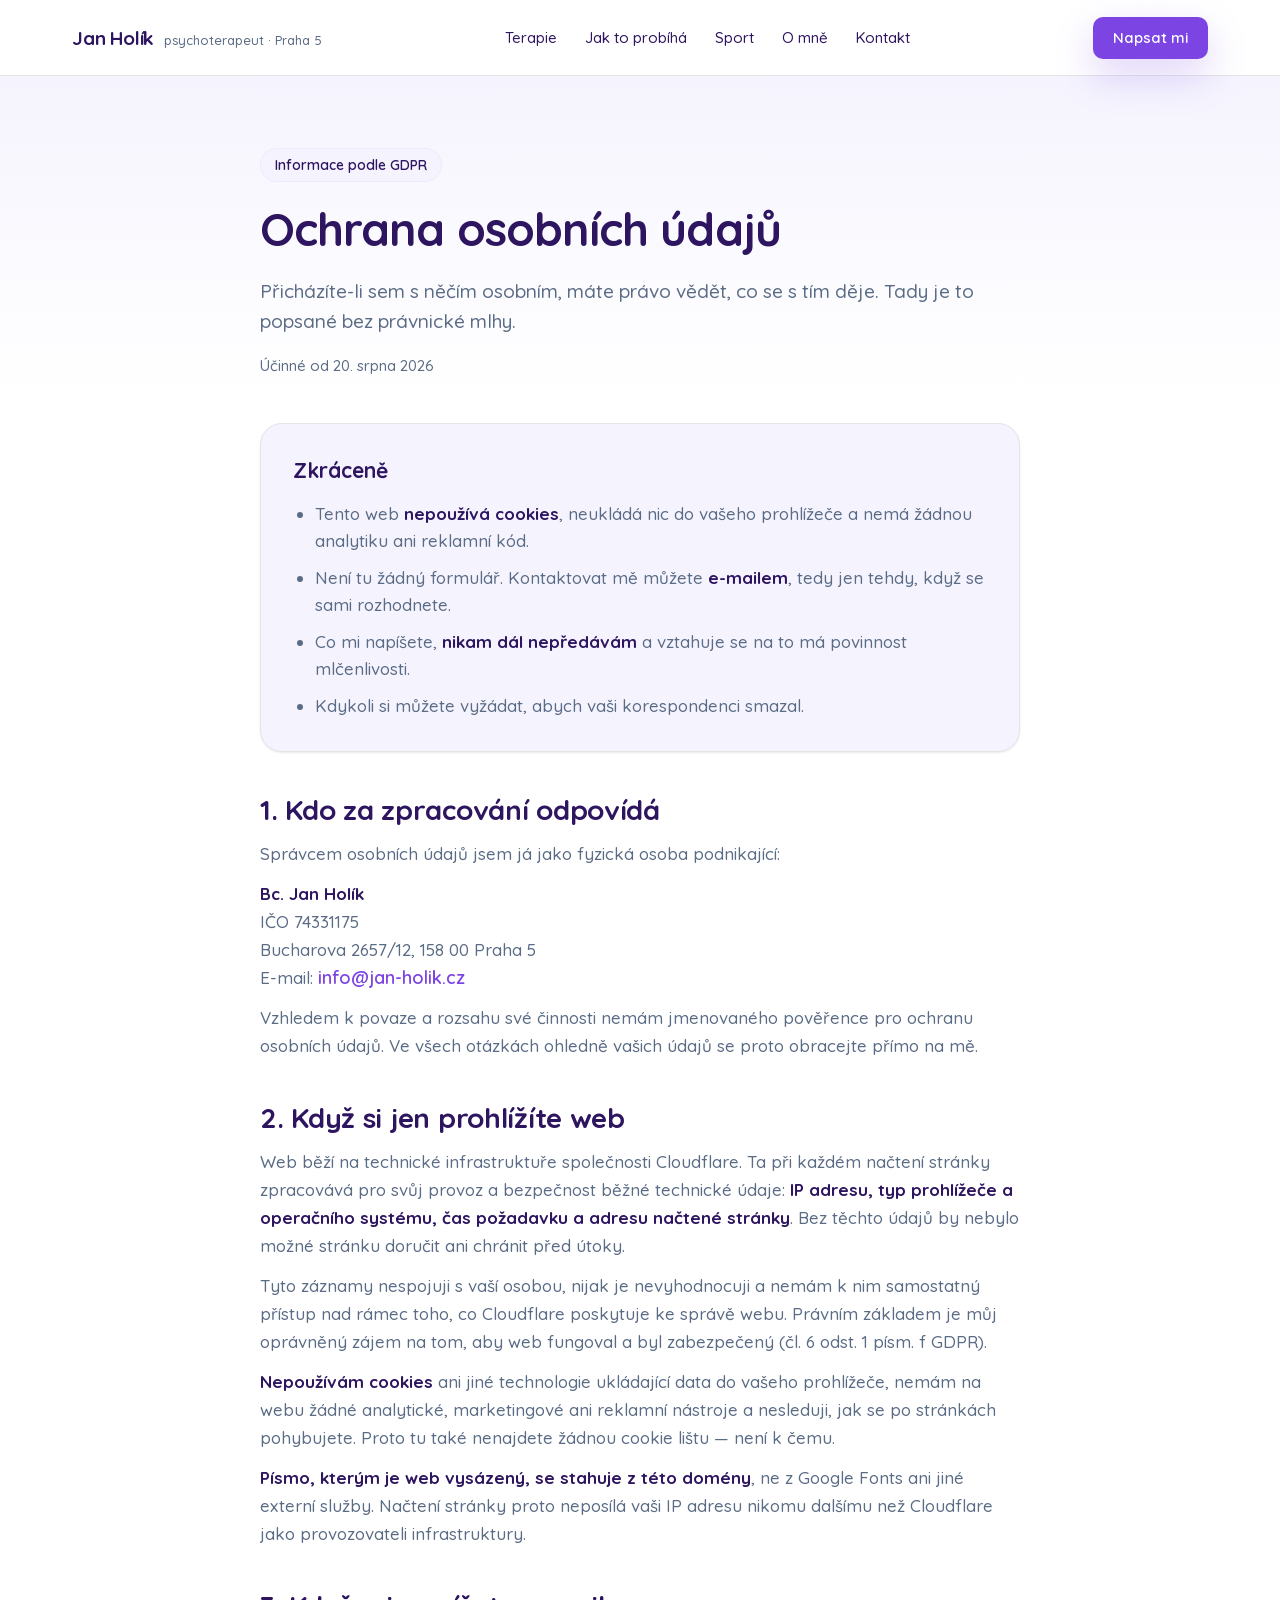
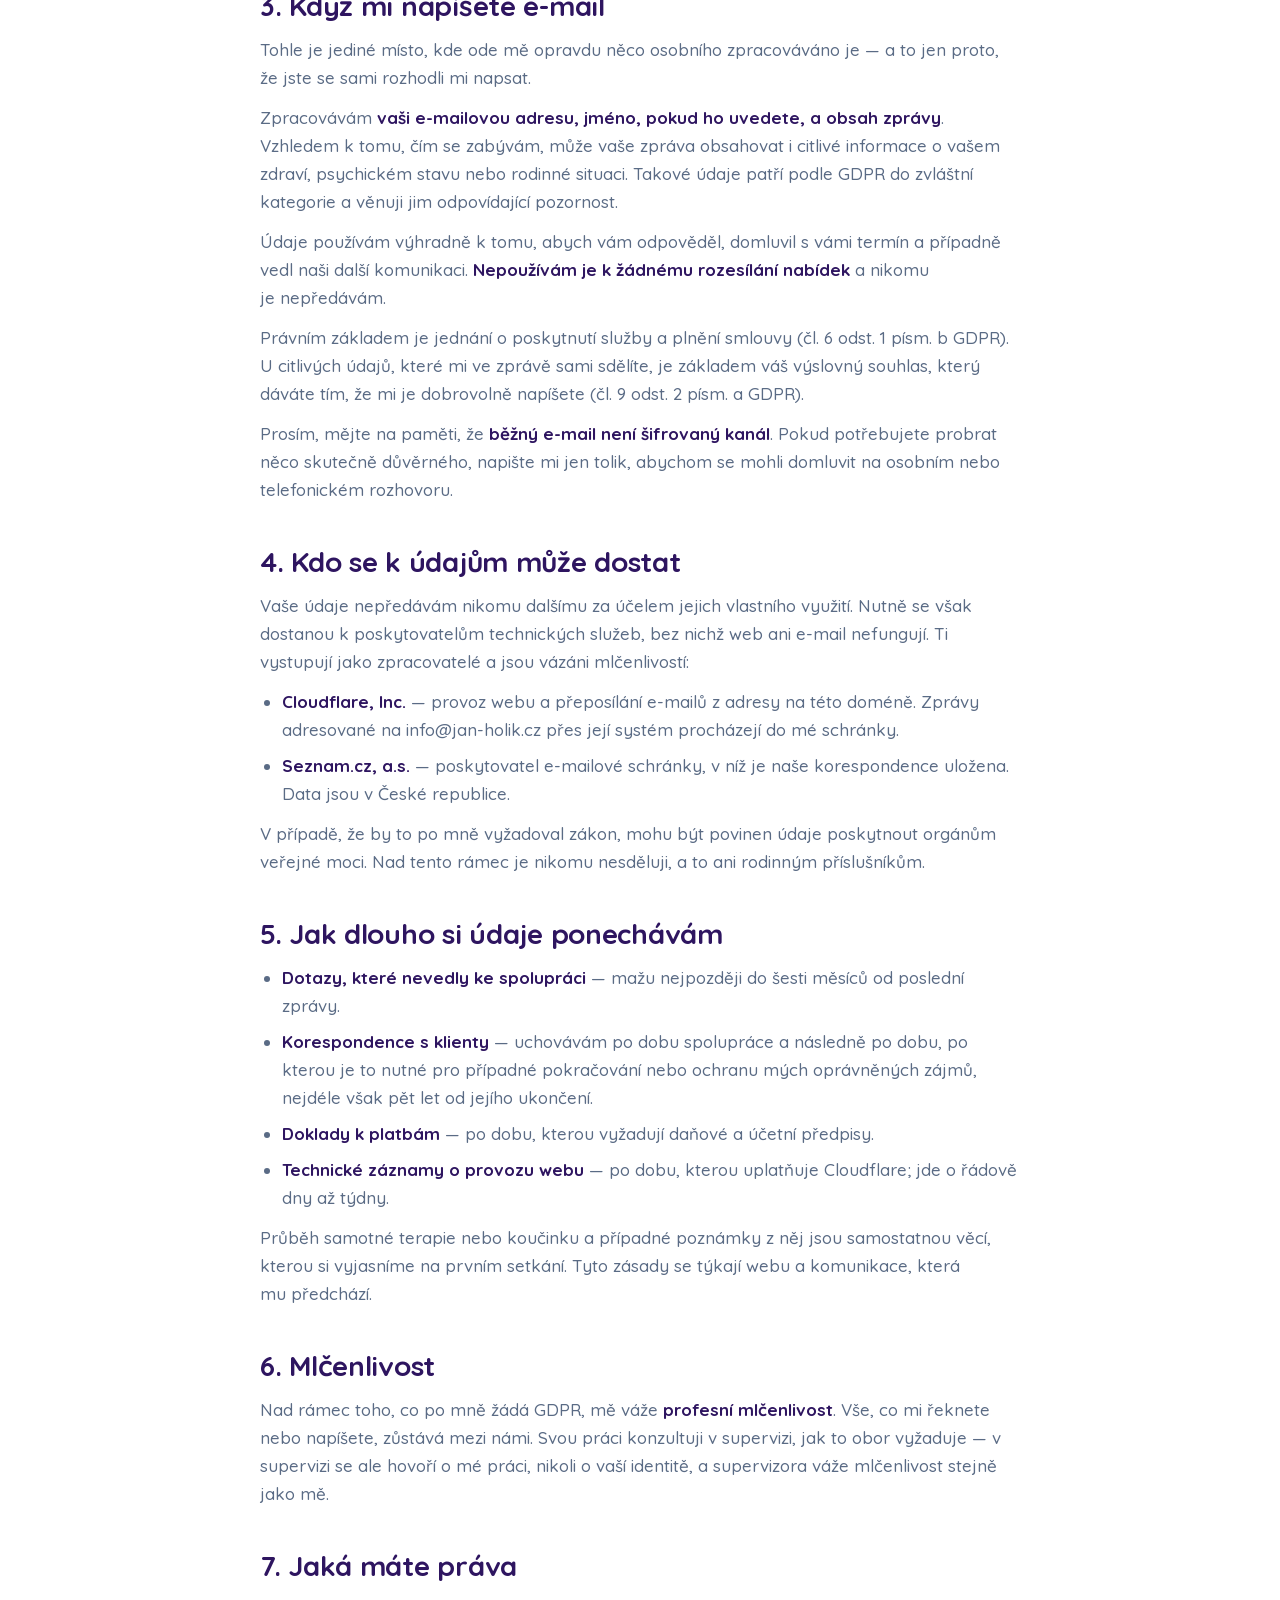
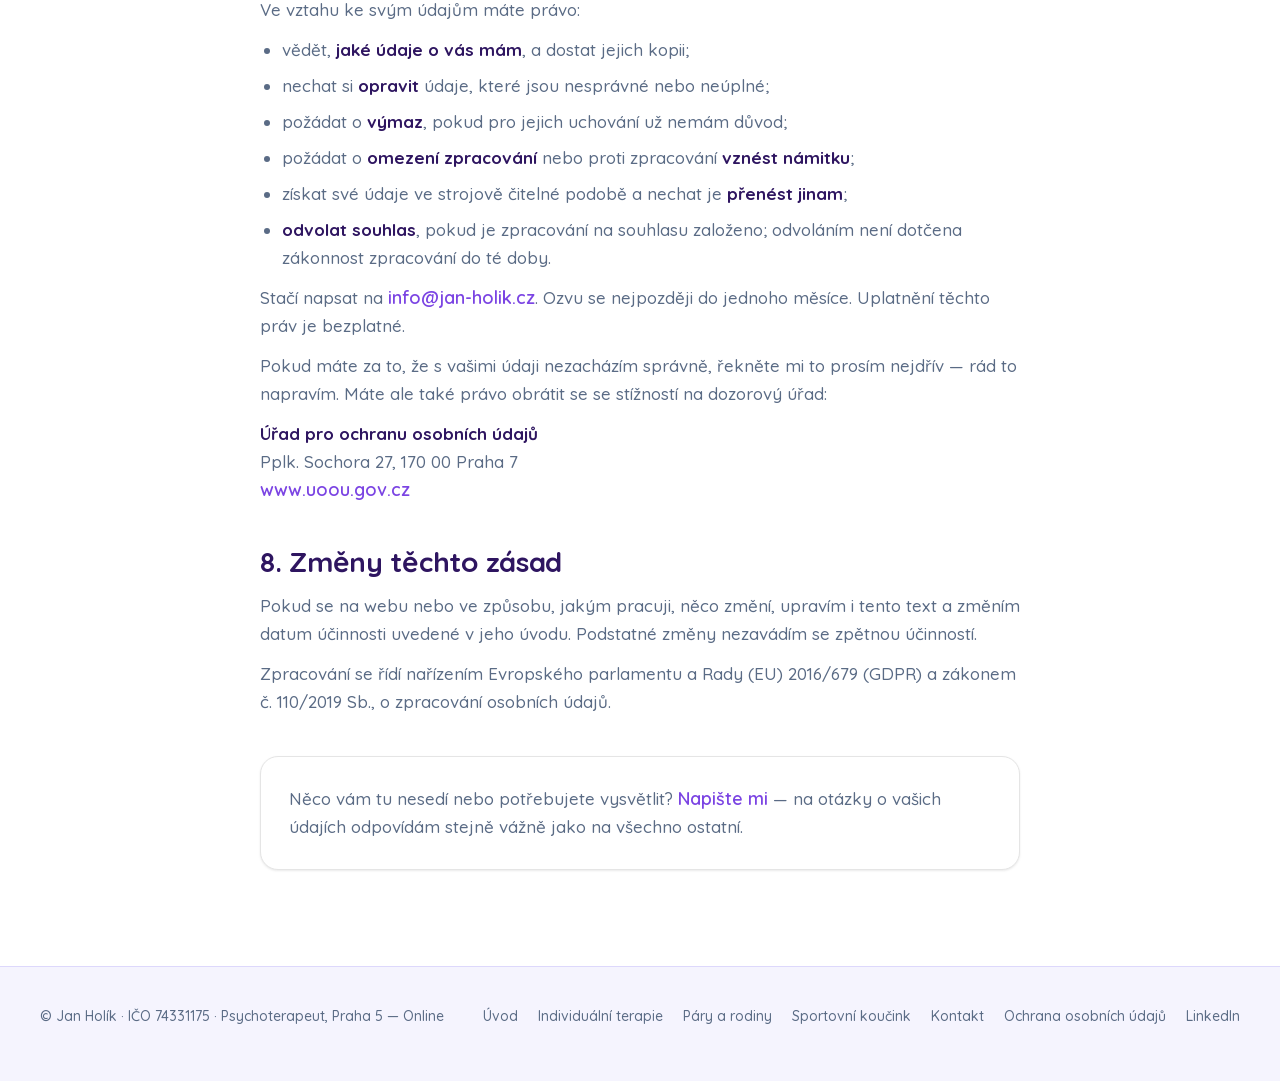
==== commit 3ff05760: "feat(seo): reposition as psychotherapist praha 5, add therapy pages and old-url redirects" ====
--- a/ochrana-osobnich-udaju.html
+++ b/ochrana-osobnich-udaju.html
@@ -14,7 +14,7 @@
 <!-- Open Graph -->
 <meta property="og:type" content="website">
 <meta property="og:locale" content="cs_CZ">
-<meta property="og:site_name" content="Bc. Jan Holík — psychoterapie a koučink">
+<meta property="og:site_name" content="Bc. Jan Holík — psychoterapeut, Praha 5">
 <meta property="og:url" content="https://www.jan-holik.cz/ochrana-osobnich-udaju">
 <meta property="og:title" content="Ochrana osobních údajů — Bc. Jan Holík">
 <meta property="og:description" content="Jak nakládám s osobními údaji návštěvníků webu a lidí, kteří mi napíšou. Bez cookies, bez analytiky, bez sledování.">
@@ -25,6 +25,7 @@
 <meta property="og:image:alt" content="Bc. Jan Holík — psychoterapeut a kouč ICF, Praha">
 
 <!-- Ikony -->
+<link rel="icon" href="/favicon.ico" sizes="32x32">
 <link rel="icon" href="/favicon.svg" type="image/svg+xml">
 <link rel="apple-touch-icon" href="/apple-touch-icon.png">
 
@@ -35,6 +36,7 @@
 <link rel="preload" href="/fonts/quicksand-latin-ext.woff2" as="font" type="font/woff2" crossorigin>
 
 <link rel="stylesheet" href="/css/styles.css">
+<script src="/js/nav.js" defer></script>
 
 <script type="application/ld+json">
 {
@@ -72,16 +74,20 @@
   <div class="wrap">
     <a href="/" class="brand">
       <strong>Jan Holík</strong>
-      <span>terapie &amp; koučink</span>
+      <span>psychoterapeut · Praha 5</span>
     </a>
-    <nav class="main-nav" aria-label="Hlavní navigace">
-      <a href="/#sluzby">Služby</a>
+    <nav class="main-nav" id="hlavni-nav" aria-label="Hlavní navigace">
+      <a href="/#sluzby">Terapie</a>
       <a href="/#jak">Jak to probíhá</a>
       <a href="/sportovni-koucink">Sport</a>
       <a href="/#o-mne">O mně</a>
       <a href="/#kontakt">Kontakt</a>
     </nav>
     <a href="/#kontakt" class="btn btn--primary btn--sm">Napsat mi</a>
+    <button class="nav-toggle" type="button" aria-expanded="false" aria-controls="hlavni-nav" aria-label="Otevřít menu">
+      <svg class="icon-menu" viewBox="0 0 24 24" fill="none" stroke="currentColor" stroke-width="2" stroke-linecap="round" aria-hidden="true"><path d="M4 7h16M4 12h16M4 17h16"/></svg>
+      <svg class="icon-close" viewBox="0 0 24 24" fill="none" stroke="currentColor" stroke-width="2" stroke-linecap="round" aria-hidden="true"><path d="M6 6l12 12M18 6L6 18"/></svg>
+    </button>
   </div>
 </header>
 
@@ -202,10 +208,11 @@
 
 <footer class="site-footer">
   <div class="wrap">
-    <span>© Jan Holík · IČO 74331175 · Praha — Online</span>
+    <span>© Jan Holík · IČO 74331175 · Psychoterapeut, Praha 5 — Online</span>
     <nav aria-label="Odkazy v zápatí">
       <a href="/">Úvod</a>
-      <a href="/#sluzby">Služby</a>
+      <a href="/individualni-psychoterapie">Individuální terapie</a>
+      <a href="/parova-a-rodinna-terapie">Páry a rodiny</a>
       <a href="/sportovni-koucink">Sportovní koučink</a>
       <a href="/#kontakt">Kontakt</a>
       <a href="/ochrana-osobnich-udaju">Ochrana osobních údajů</a>
--- a/css/styles.css
+++ b/css/styles.css
@@ -60,7 +60,7 @@
   --cyan-50:  #EEFDFD;
   --cyan-100: #D3FAFA;
   --cyan-200: #ACF3F5;
-  --cyan-600: #1693A4;
+  --cyan-600: #137A88; /* ztmaveno z #1693A4 kvůli kontrastu 5:1 na bílé i cyan-50 */
 
   /* gradient partner */
   --blue-600: #1073B9;
@@ -68,7 +68,7 @@
   /* neutrals */
   --neutral-200: #E5E5E5;
   --slate-50:  #F8FAFC;
-  --slate-500: #62748E;
+  --slate-500: #5A6B85; /* ztmaveno z #62748E kvůli kontrastu 4,5:1 na purple-50 */
   --white: #FFFFFF;
 
   /* radius */
@@ -113,6 +113,12 @@
 
 a { color: var(--purple-600); text-decoration: none; }
 a:hover { color: var(--purple-950); }
+/* Odkazy uvnitř běžného textu musí být rozpoznatelné i bez barvy (WCAG 1.4.1). */
+main p a:not(.btn):not(.email-link):not(.link-more), main li a:not(.btn) {
+  text-decoration: underline;
+  text-underline-offset: 3px;
+  text-decoration-thickness: 1px;
+}
 
 :focus-visible {
   outline: 3px solid var(--purple-600);
@@ -308,7 +314,8 @@
 .quote-band__texture {
   position: absolute;
   inset: 0;
-  background-image: url(../assets/texture-noise.png);
+  /* Zrno generované SVG filtrem místo PNG (ušetří 66 kB a jeden požadavek). */
+  background-image: url("data:image/svg+xml,%3Csvg xmlns='http://www.w3.org/2000/svg' width='220' height='220'%3E%3Cfilter id='n'%3E%3CfeTurbulence type='fractalNoise' baseFrequency='0.9' numOctaves='3' stitchTiles='stitch'/%3E%3CfeColorMatrix type='saturate' values='0'/%3E%3C/filter%3E%3Crect width='100%25' height='100%25' filter='url(%23n)'/%3E%3C/svg%3E");
   opacity: 0.25;
   mix-blend-mode: overlay;
   pointer-events: none;
@@ -333,6 +340,76 @@
 .site-footer .wrap > nav { display: flex; flex-wrap: wrap; gap: 20px; }
 .site-footer .wrap > nav a { color: var(--slate-500); }
 .site-footer .wrap > nav a:hover { color: var(--purple-600); }
+
+
+/* ---- Mobilní navigace ------------------------------------- */
+/* Tlačítko je v HTML vždy, zobrazí se jen pod 900 px (viz media query).
+   Otevřené menu se vysune pod lepivou hlavičku jako panel. */
+.nav-toggle {
+  display: none;
+  align-items: center;
+  justify-content: center;
+  width: 44px;
+  height: 44px;
+  padding: 0;
+  border: 1px solid var(--neutral-200);
+  border-radius: var(--radius-lg);
+  background: #fff;
+  color: var(--purple-950);
+  cursor: pointer;
+}
+.nav-toggle svg { width: 22px; height: 22px; }
+.nav-toggle .icon-close { display: none; }
+.nav-toggle[aria-expanded="true"] .icon-menu { display: none; }
+.nav-toggle[aria-expanded="true"] .icon-close { display: block; }
+
+/* ---- Časté otázky ------------------------------------------- */
+.faq { display: flex; flex-direction: column; gap: 12px; }
+.faq details {
+  background: #fff;
+  border: 1px solid var(--neutral-200);
+  border-radius: var(--radius-xl);
+  box-shadow: var(--shadow-sm);
+}
+.faq summary {
+  list-style: none;
+  cursor: pointer;
+  padding: 20px 24px;
+  font-size: 18px;
+  line-height: 26px;
+  font-weight: 700;
+  color: var(--purple-950);
+  display: flex;
+  justify-content: space-between;
+  gap: 16px;
+}
+.faq summary::-webkit-details-marker { display: none; }
+.faq summary::after {
+  content: "+";
+  flex: none;
+  color: var(--purple-600);
+  font-size: 24px;
+  line-height: 26px;
+}
+.faq details[open] summary::after { content: "−"; }
+.faq details > div {
+  padding: 0 24px 22px;
+  font-size: 16px;
+  line-height: 27px;
+  font-weight: 500;
+  color: var(--slate-500);
+}
+.faq details > div p { margin: 0 0 10px; }
+.faq details > div p:last-child { margin-bottom: 0; }
+
+/* ---- Textová stránka (článek) ------------------------------- */
+.prose { font-size: 17px; line-height: 29px; font-weight: 500; color: var(--slate-500); }
+.prose h2 { margin: 0 0 12px; font-size: 28px; line-height: 36px; font-weight: 700; letter-spacing: -0.01em; color: var(--purple-950); }
+.prose h3 { margin: 0 0 8px; font-size: 20px; line-height: 28px; font-weight: 700; color: var(--purple-950); }
+.prose p { margin: 0 0 14px; text-wrap: pretty; }
+.prose ul { margin: 0 0 14px; padding-left: 22px; display: flex; flex-direction: column; gap: 8px; }
+.prose strong { color: var(--purple-950); }
+.prose > * + h2 { margin-top: 28px; }
 
 /* ---- Responsive (mirrors the approved mobile pass) --------- */
 @media (max-width: 900px) {
@@ -344,6 +421,26 @@
   .section, .site-header .wrap, .site-footer .wrap { padding-left: 20px !important; padding-right: 20px !important; }
   .quote-band { padding: 40px 28px !important; }
   .main-nav { display: none !important; }
+  .nav-toggle { display: inline-flex; }
+  .site-header .wrap { justify-content: flex-start; gap: 12px; }
+  .brand { margin-right: auto; }
+  .main-nav.is-open {
+    display: flex !important;
+    position: absolute;
+    top: 76px;
+    left: 0;
+    right: 0;
+    flex-direction: column;
+    align-items: stretch;
+    gap: 0;
+    padding: 8px 20px 16px;
+    background: #fff;
+    border-bottom: 1px solid var(--neutral-200);
+    box-shadow: var(--shadow-lg);
+    font-size: 17px;
+  }
+  .main-nav.is-open a { padding: 14px 4px; border-bottom: 1px solid var(--neutral-200); }
+  .main-nav.is-open a:last-child { border-bottom: 0; }
 }
 
 /* Below ~520px the brand tagline + CTA no longer fit next to the logo
